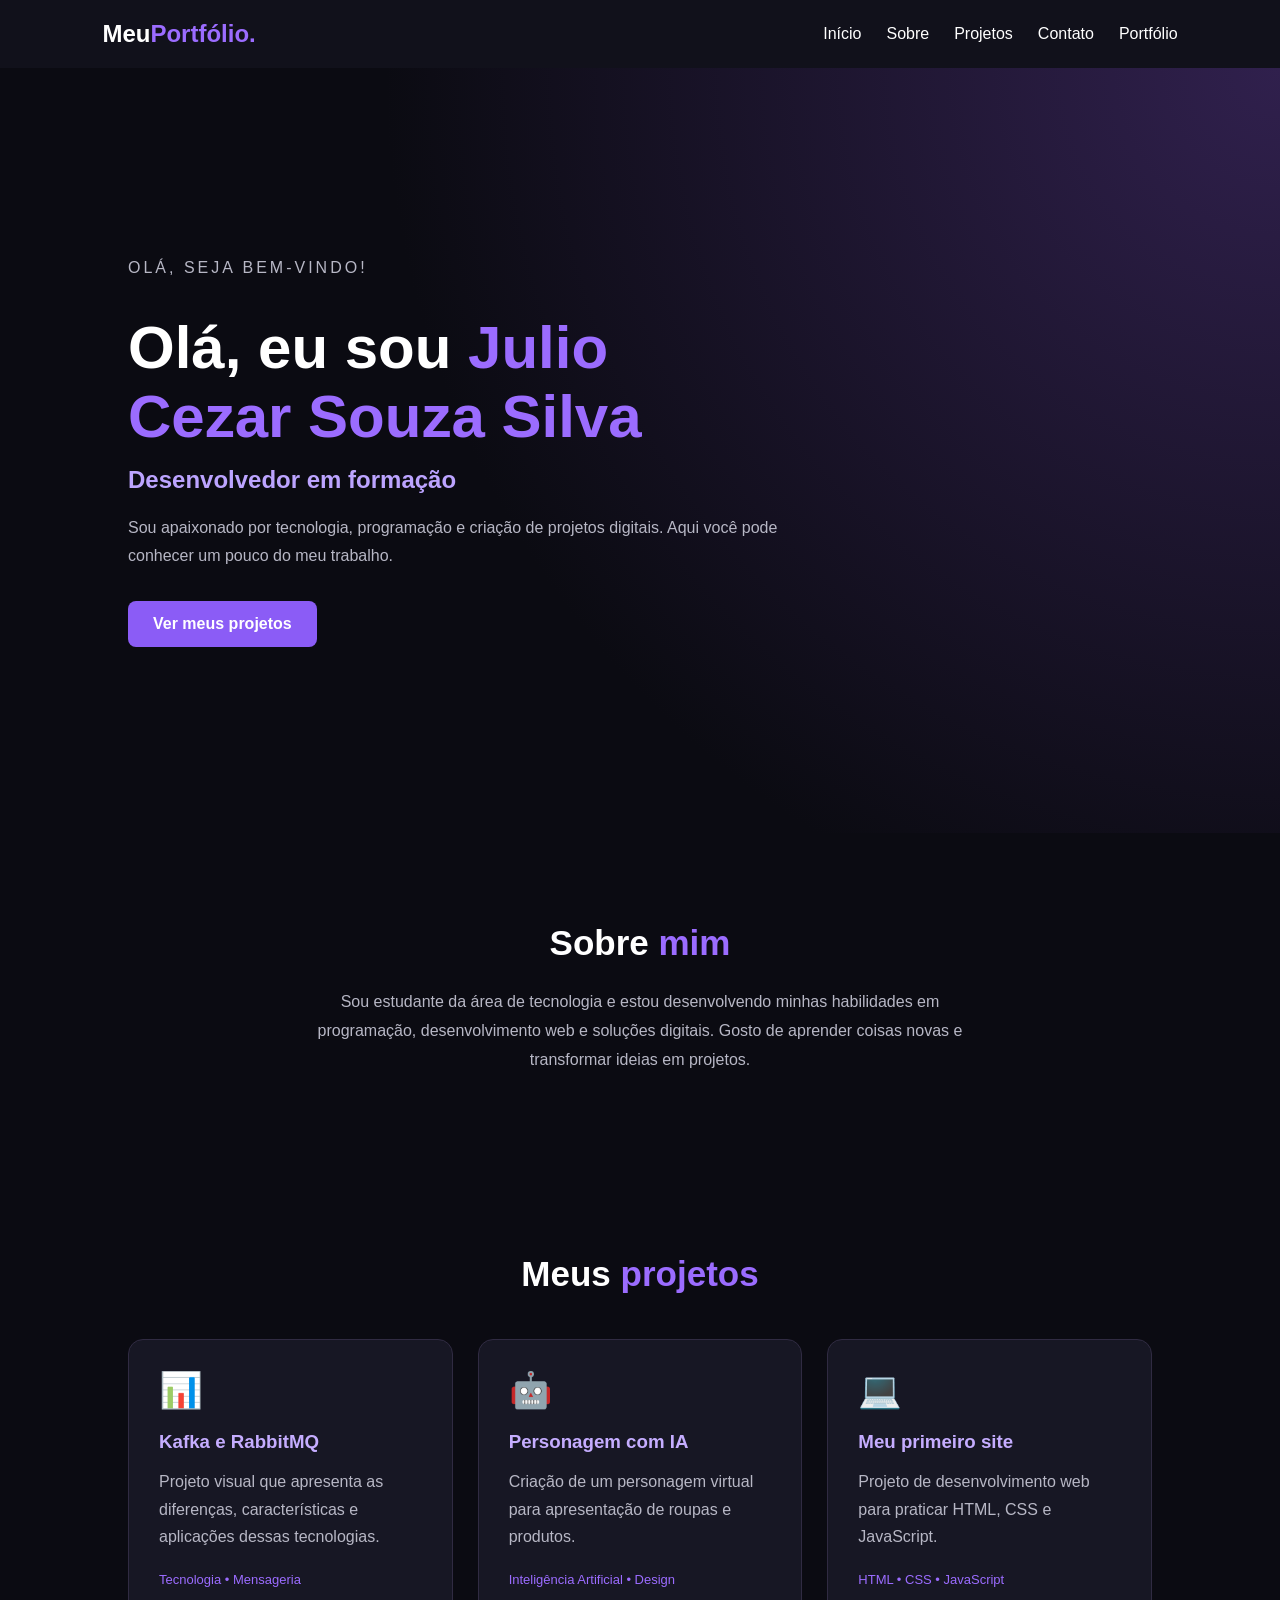
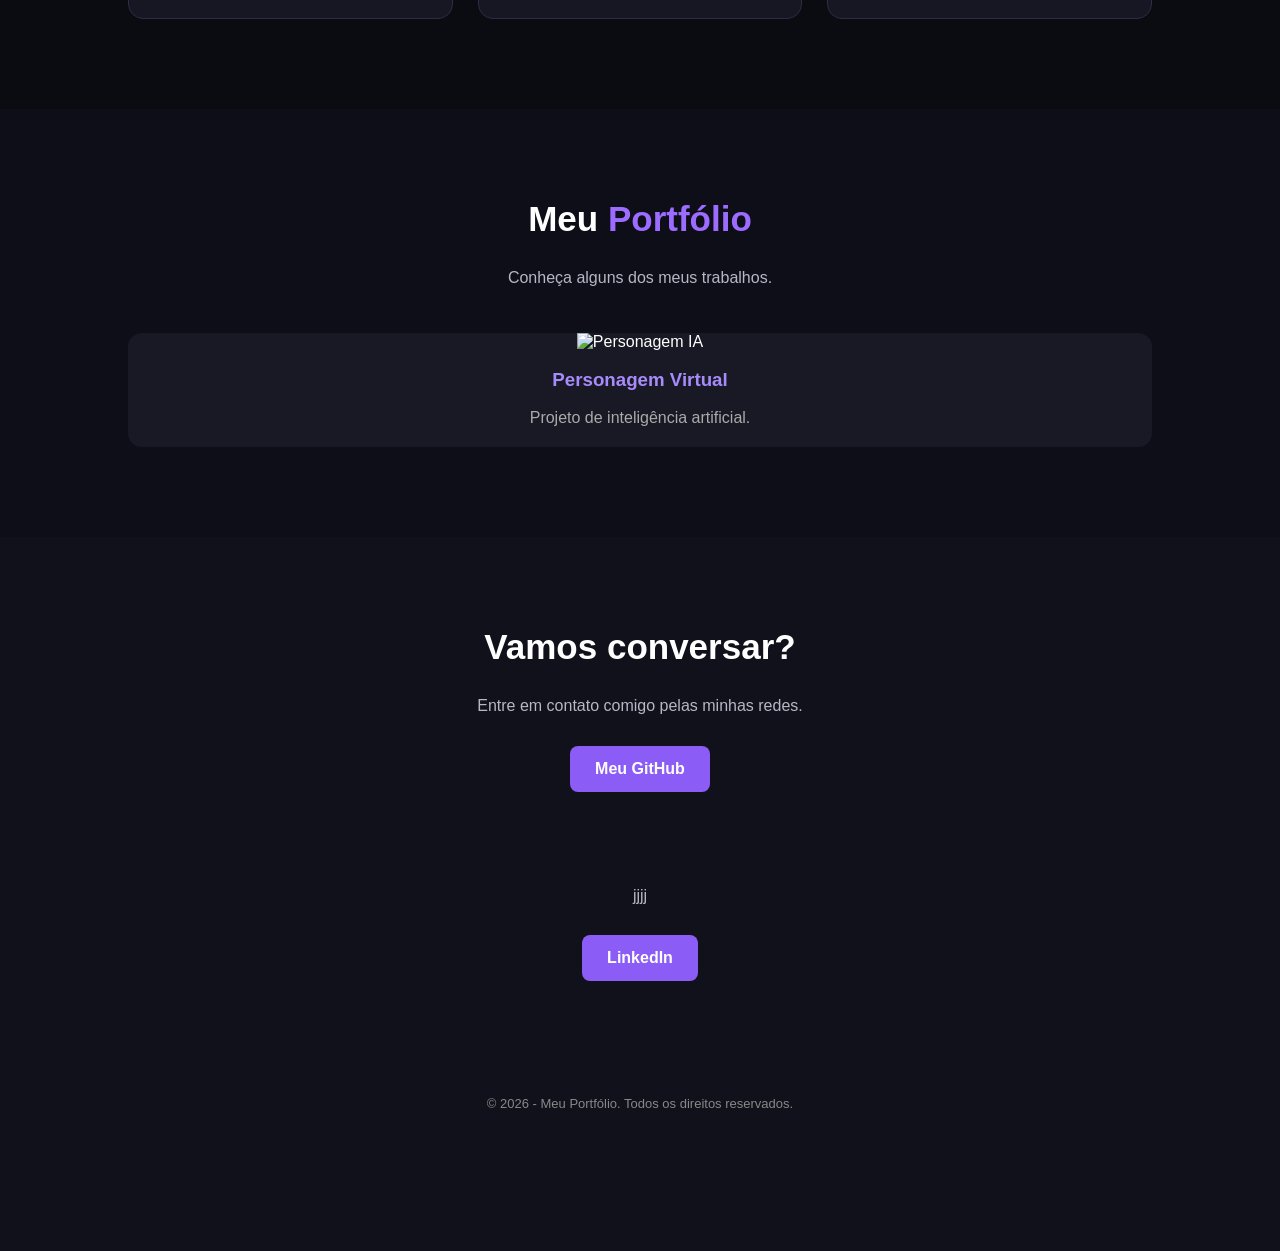
==== index.html @ 2765e17a "potifolio" ====
<!DOCTYPE html>
<html lang="pt-BR">
<head>
  <meta charset="UTF-8">
  <meta name="viewport" content="width=device-width, initial-scale=1.0">
  <title>Meu Portfólio | Desenvolvedor</title>
  <link rel="stylesheet" href="style.css">
</head>
<body>

  <header>
    <nav class="navbar">
      <h2 class="logo">Meu<span>Portfólio.</span></h2>
      <ul>
        <li><a href="#inicio">Início</a></li>
        <li><a href="#sobre">Sobre</a></li>
        <li><a href="#projetos">Projetos</a></li>
        <li><a href="#contato">Contato</a></li>
        <li><a href="#portfolio">Portfólio</a></li>
      </ul>
    </nav>
  </header>

  <section id="inicio" class="hero">
    <div class="hero-content">
      <p class="tag">OLÁ, SEJA BEM-VINDO!</p>
      <h1>Olá, eu sou <span>Julio Cezar Souza Silva</span></h1>
      <h2>Desenvolvedor em formação</h2>
      <p>
        Sou apaixonado por tecnologia, programação
        e criação de projetos digitais.
        Aqui você pode conhecer um pouco do meu trabalho.
      </p>
      <a href="#projetos" class="btn">Ver meus projetos</a>
    </div>
  </section>

  <section id="sobre" class="section">
    <h2>Sobre <span>mim</span></h2>
    <p>
      Sou estudante da área de tecnologia e estou
      desenvolvendo minhas habilidades em programação,
      desenvolvimento web e soluções digitais.
      Gosto de aprender coisas novas e transformar
      ideias em projetos.
    </p>
  </section>

  <section id="projetos" class="section">
    <h2>Meus <span>projetos</span></h2>

    <div class="projects">

      <div class="card">
        <div class="project-icon">📊</div>
        <h3>Kafka e RabbitMQ</h3>
        <p>
          Projeto visual que apresenta as diferenças,
          características e aplicações dessas tecnologias.
        </p>
        <span class="tech">Tecnologia • Mensageria</span>
      </div>

      <div class="card">
        <div class="project-icon">🤖</div>
        <h3>Personagem com IA</h3>
        <p>
          Criação de um personagem virtual para
          apresentação de roupas e produtos.
        </p>
        <span class="tech">Inteligência Artificial • Design</span>
      </div>

      <div class="card">
        <div class="project-icon">💻</div>
        <h3>Meu primeiro site</h3>
        <p>
          Projeto de desenvolvimento web para
          praticar HTML, CSS e JavaScript.
        </p>
        <span class="tech">HTML • CSS • JavaScript</span>
      </div>

    </div>
  </section>
  <section id="portfolio" class="section portfolio">
  <h2>Meu <span>Portfólio</span></h2>
  <p>Conheça alguns dos meus trabalhos.</p>

  <div class="portfolio-grid">

    <div class="portfolio-card">
      <img src="imagens/personagem.png" alt="Personagem IA">
      <h3>Personagem Virtual</h3>
      <p>Projeto de inteligência artificial.</p>
    </div>

  </div>
</section>

  <section id="contato" class="section contact">
    <h2>Vamos conversar?</h2>
    <p>Entre em contato comigo pelas minhas redes.</p>
    <a href="https://github.com/Julio-souza2008" target="_blank" class="btn">
      Meu GitHub
    </a>
   <section id="contato" class="section contact">
    <p>jjjj</p>
    <a href="https://github.com/Julio-souza2008" target="_blank" class="btn">
      LinkedIn
    </a>
  </section>

  <footer>
    <p>© 2026 - Meu Portfólio. Todos os direitos reservados.</p>
  </footer>

  <script src="script.js"></script>
</body>
</html>
---- style.css ----
* {
  margin: 0;
  padding: 0;
  box-sizing: border-box;
  font-family: Arial, sans-serif;
  scroll-behavior: smooth;
}

body {
  background: #0b0b12;
  color: #fff;
}

header {
  background: #11111b;
  padding: 20px 8%;
}

.navbar {
  display: flex;
  justify-content: space-between;
  align-items: center;
  flex-wrap: wrap;
  gap: 15px;
}

.logo {
  font-size: 24px;
}

.logo span,
h1 span,
h2 span {
  color: #9b6cff;
}

ul {
  display: flex;
  list-style: none;
  gap: 25px;
}

a {
  color: white;
  text-decoration: none;
}

ul a:hover {
  color: #9b6cff;
}

.hero {
  min-height: 85vh;
  display: flex;
  align-items: center;
  padding: 60px 10%;
  background: radial-gradient(circle at top right,
    #30204d, #0b0b12 60%);
}

.hero-content {
  max-width: 650px;
}

.tag {
  color: #9b6cff;
  letter-spacing: 3px;
  margin-bottom: 20px;
}

.hero h1 {
  font-size: clamp(36px, 6vw, 60px);
  margin-bottom: 15px;
}

.hero h2 {
  color: #bca4ff;
  margin-bottom: 20px;
}

.hero p {
  color: #b7b7c5;
  line-height: 1.8;
  margin-bottom: 30px;
}

.btn {
  display: inline-block;
  background: #8b5cf6;
  padding: 14px 25px;
  border-radius: 8px;
  font-weight: bold;
  transition: .3s;
}

.btn:hover {
  background: #a78bfa;
  transform: translateY(-3px);
}

.section {
  padding: 90px 10%;
  text-align: center;
}

.section h2 {
  font-size: 35px;
  margin-bottom: 25px;
}

.section > p {
  color: #b7b7c5;
  line-height: 1.8;
  max-width: 700px;
  margin: auto;
}

.projects {
  display: grid;
  grid-template-columns: repeat(
    auto-fit, minmax(230px, 1fr)
  );
  gap: 25px;
  margin-top: 45px;
}

.card {
  background: #171724;
  padding: 30px;
  border: 1px solid #302b42;
  border-radius: 15px;
  text-align: left;
  transition: .3s;
}

.card:hover {
  transform: translateY(-8px);
  border-color: #9b6cff;
}

.project-icon {
  font-size: 35px;
  margin-bottom: 20px;
}

.card h3 {
  margin-bottom: 15px;
  color: #c5adff;
}

.card p {
  color: #b7b7c5;
  line-height: 1.7;
  margin-bottom: 20px;
}

.tech {
  color: #9b6cff;
  font-size: 13px;
}

.contact {
  background: #11111b;
}

.contact p {
  margin-bottom: 25px;
}

footer {
  text-align: center;
  padding: 25px;
  color: #888;
  font-size: 13px;
}

@media (max-width: 600px) {
  .navbar {
    justify-content: center;
  }

  ul {
    gap: 13px;
    flex-wrap: wrap;
    justify-content: center;
  }

  ul a {
    font-size: 13px;
  }

  .hero {
    min-height: 75vh;
  }

  .section {
    padding: 65px 7%;
  }
}
.portfolio {
  background: #0e0e18;
}

.portfolio-grid {
  display: grid;
  grid-template-columns: repeat(
    auto-fit, minmax(250px, 1fr)
  );
  gap: 25px;
  margin-top: 40px;
}

.portfolio-card {
  background: #191925;
  border-radius: 14px;
  overflow: hidden;
  padding-bottom: 20px;
  transition: .3s;
}

.portfolio-card:hover {
  transform: translateY(-6px);
}

.portfolio-card img {
  width: 100%;
  height: 200px;
  object-fit: cover;
}

.portfolio-card h3 {
  margin: 18px;
  color: #a78bfa;
}

.portfolio-card p {
  margin: 0 18px;
  color: #aaa;
}
.contact-cards {
  display: grid;
  grid-template-columns: repeat(
    auto-fit, minmax(220px, 1fr)
  );
  gap: 20px;
  max-width: 650px;
  margin: 35px auto 0;
}

.contact-card {
  background: #191925;
  border: 1px solid #302b42;
  border-radius: 14px;
  padding: 30px 20px;
  text-align: left;
  transition: .3s;
}

.contact-card:hover {
  transform: translateY(-6px);
  border-color: #9b6cff;
}

.contact-card h3 {
  color: #a78bfa;
  margin-bottom: 15px;
}

.contact-card p {
  color: #aaa;
  margin-bottom: 20px;
}

.contact-card span {
  color: white;
  font-weight: bold;
}
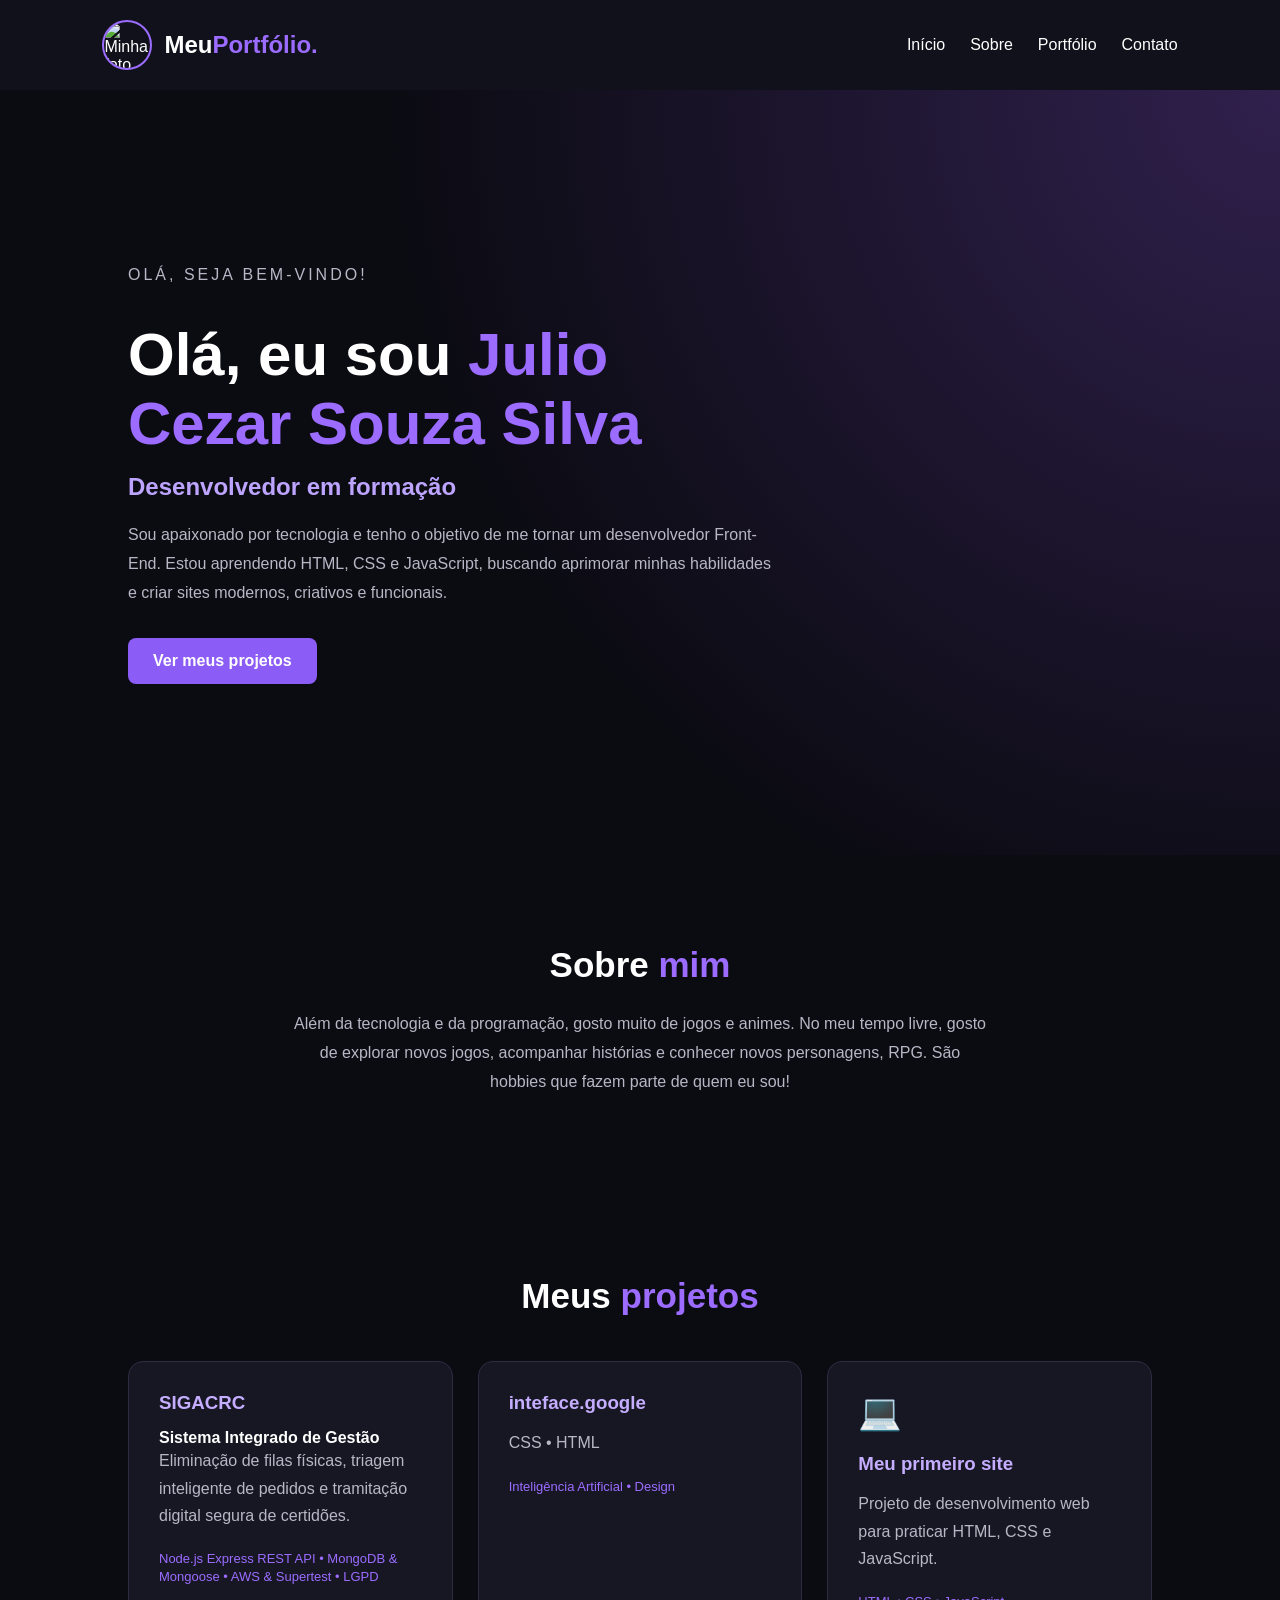
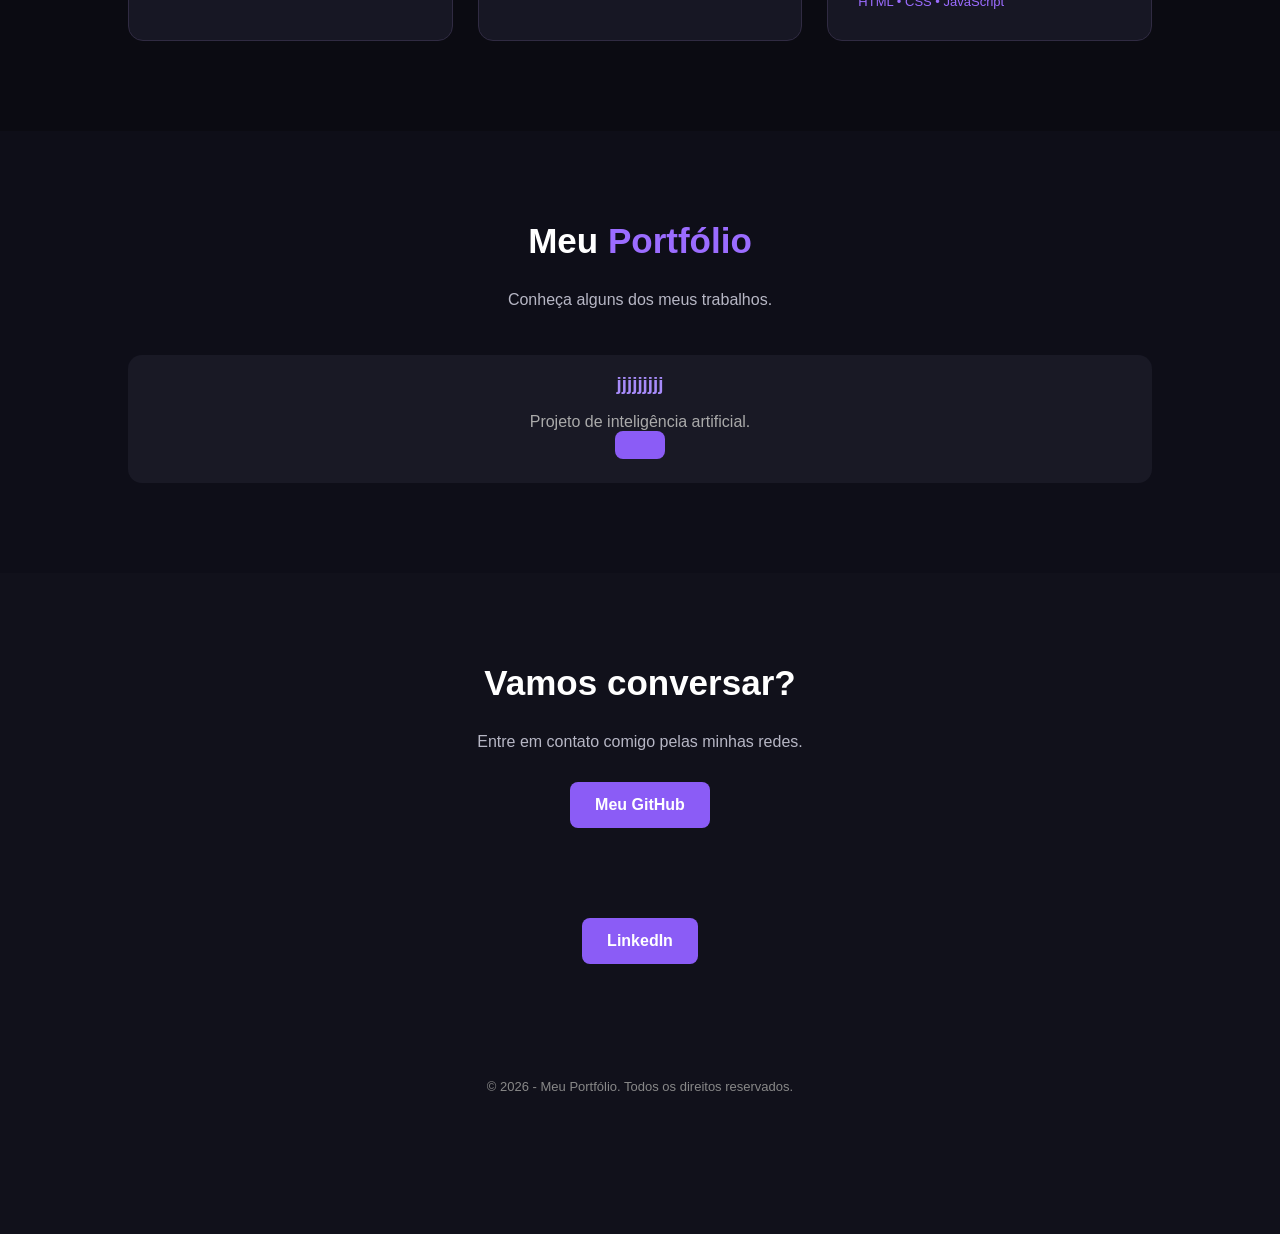
==== commit 9a6bb60b: "potifolio" ====
--- a/index.html
+++ b/index.html
@@ -8,18 +8,23 @@
 </head>
 <body>
 
-  <header>
-    <nav class="navbar">
+ <header>
+  <nav class="navbar">
+
+    <div class="brand">
+      <img src="imagens/minha-foto.jpg" class="foto-perfil" alt="Minha foto">
       <h2 class="logo">Meu<span>Portfólio.</span></h2>
-      <ul>
-        <li><a href="#inicio">Início</a></li>
-        <li><a href="#sobre">Sobre</a></li>
-        <li><a href="#projetos">Projetos</a></li>
-        <li><a href="#contato">Contato</a></li>
-        <li><a href="#portfolio">Portfólio</a></li>
-      </ul>
-    </nav>
-  </header>
+    </div>
+
+    <ul>
+      <li><a href="#inicio">Início</a></li>
+      <li><a href="#sobre">Sobre</a></li>
+      <li><a href="#portfolio">Portfólio</a></li>
+      <li><a href="#contato">Contato</a></li>
+    </ul>
+
+  </nav>
+</header>
 
   <section id="inicio" class="hero">
     <div class="hero-content">
@@ -27,9 +32,7 @@
       <h1>Olá, eu sou <span>Julio Cezar Souza Silva</span></h1>
       <h2>Desenvolvedor em formação</h2>
       <p>
-        Sou apaixonado por tecnologia, programação
-        e criação de projetos digitais.
-        Aqui você pode conhecer um pouco do meu trabalho.
+Sou apaixonado por tecnologia e tenho o objetivo de me tornar um desenvolvedor Front-End. Estou aprendendo HTML, CSS e JavaScript, buscando aprimorar minhas habilidades e criar sites modernos, criativos e funcionais.
       </p>
       <a href="#projetos" class="btn">Ver meus projetos</a>
     </div>
@@ -38,11 +41,7 @@
   <section id="sobre" class="section">
     <h2>Sobre <span>mim</span></h2>
     <p>
-      Sou estudante da área de tecnologia e estou
-      desenvolvendo minhas habilidades em programação,
-      desenvolvimento web e soluções digitais.
-      Gosto de aprender coisas novas e transformar
-      ideias em projetos.
+Além da tecnologia e da programação, gosto muito de jogos e animes. No meu tempo livre, gosto de explorar novos jogos, acompanhar histórias e conhecer novos personagens, RPG. São hobbies que fazem parte de quem eu sou!
     </p>
   </section>
 
@@ -52,21 +51,19 @@
     <div class="projects">
 
       <div class="card">
-        <div class="project-icon">📊</div>
-        <h3>Kafka e RabbitMQ</h3>
+        <h3>SIGACRC</h3>
+        <h4>Sistema Integrado de Gestão</h4>
         <p>
-          Projeto visual que apresenta as diferenças,
-          características e aplicações dessas tecnologias.
+          Eliminação de filas físicas, triagem inteligente de pedidos e tramitação digital segura de certidões.
         </p>
-        <span class="tech">Tecnologia • Mensageria</span>
+        <span class="tech">Node.js
+Express REST API • MongoDB & Mongoose • AWS & Supertest • LGPD</span>
       </div>
 
       <div class="card">
-        <div class="project-icon">🤖</div>
-        <h3>Personagem com IA</h3>
+        <h3>inteface.google</h3>
         <p>
-          Criação de um personagem virtual para
-          apresentação de roupas e produtos.
+CSS • HTML
         </p>
         <span class="tech">Inteligência Artificial • Design</span>
       </div>
@@ -90,9 +87,9 @@
   <div class="portfolio-grid">
 
     <div class="portfolio-card">
-      <img src="imagens/personagem.png" alt="Personagem IA">
-      <h3>Personagem Virtual</h3>
+      <h3>jjjjjjjjj</h3>
       <p>Projeto de inteligência artificial.</p>
+      <a href="https://github.com/Julio-souza2008" target="_blank" class="btn"></a>
     </div>
 
   </div>
@@ -105,8 +102,7 @@
       Meu GitHub
     </a>
    <section id="contato" class="section contact">
-    <p>jjjj</p>
-    <a href="https://github.com/Julio-souza2008" target="_blank" class="btn">
+    <a href="https://www.linkedin.com/in/julio-cezar-b594a0383?utm_source=share_via&utm_content=profile&utm_medium=member_android" target="_blank" class="btn">
       LinkedIn
     </a>
   </section>
--- a/style.css
+++ b/style.css
@@ -274,4 +274,17 @@
 .contact-card span {
   color: white;
   font-weight: bold;
+}
+.brand {
+  display: flex;
+  align-items: center;
+  gap: 12px;
+}
+
+.foto-perfil {
+  width: 50px;
+  height: 50px;
+  border-radius: 50%;
+  object-fit: cover;
+  border: 2px solid #9b6cff;
 }
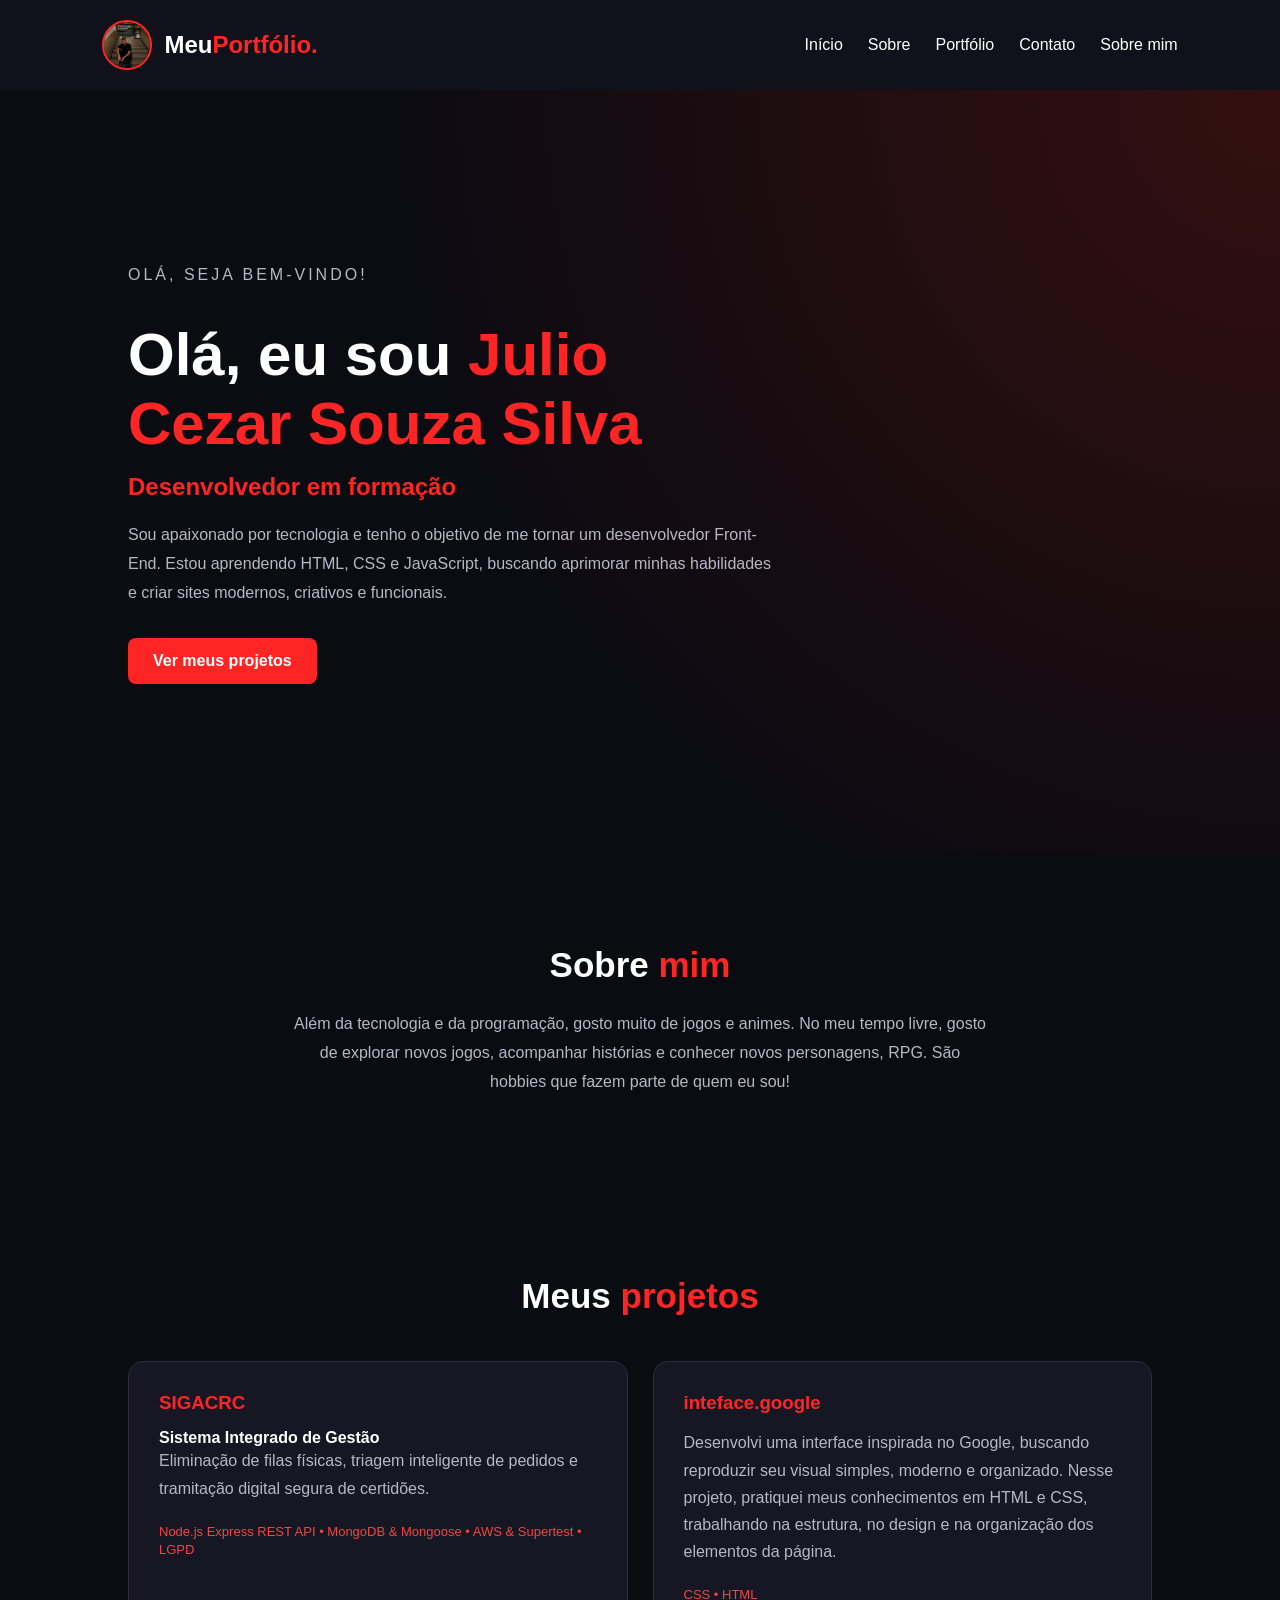
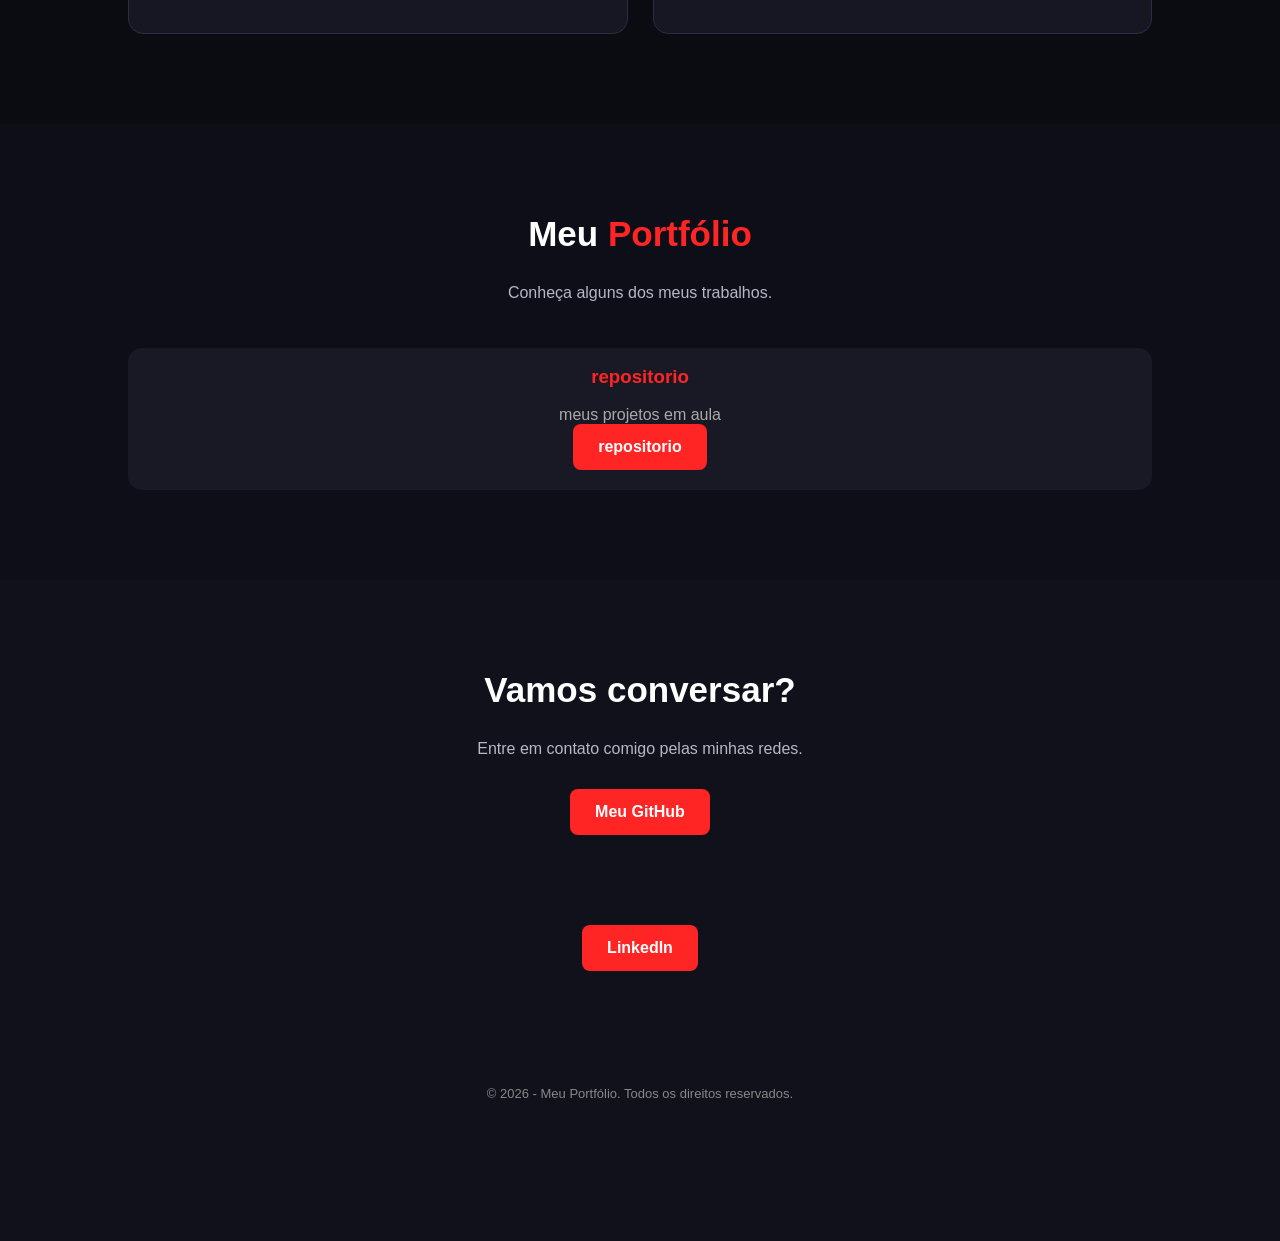
==== commit 271c05c8: "potifolio" ====
--- a/index.html
+++ b/index.html
@@ -12,7 +12,7 @@
   <nav class="navbar">
 
     <div class="brand">
-      <img src="imagens/minha-foto.jpg" class="foto-perfil" alt="Minha foto">
+      <img src="image1.jpg" class="foto-perfil" alt="Minha foto">
       <h2 class="logo">Meu<span>Portfólio.</span></h2>
     </div>
 
@@ -21,6 +21,7 @@
       <li><a href="#sobre">Sobre</a></li>
       <li><a href="#portfolio">Portfólio</a></li>
       <li><a href="#contato">Contato</a></li>
+      <a href="index2.html">Sobre mim</a>
     </ul>
 
   </nav>
@@ -62,23 +63,10 @@
 
       <div class="card">
         <h3>inteface.google</h3>
-        <p>
-CSS • HTML
-        </p>
-        <span class="tech">Inteligência Artificial • Design</span>
+        <p>Desenvolvi uma interface inspirada no Google, buscando reproduzir seu visual simples, moderno e organizado. Nesse projeto, pratiquei meus conhecimentos em HTML e CSS, trabalhando na estrutura, no design e na organização dos elementos da página.</p>
+        <span class="tech">CSS • HTML
+</span>
       </div>
-
-      <div class="card">
-        <div class="project-icon">💻</div>
-        <h3>Meu primeiro site</h3>
-        <p>
-          Projeto de desenvolvimento web para
-          praticar HTML, CSS e JavaScript.
-        </p>
-        <span class="tech">HTML • CSS • JavaScript</span>
-      </div>
-
-    </div>
   </section>
   <section id="portfolio" class="section portfolio">
   <h2>Meu <span>Portfólio</span></h2>
@@ -87,9 +75,9 @@
   <div class="portfolio-grid">
 
     <div class="portfolio-card">
-      <h3>jjjjjjjjj</h3>
-      <p>Projeto de inteligência artificial.</p>
-      <a href="https://github.com/Julio-souza2008" target="_blank" class="btn"></a>
+      <h3>repositorio</h3>
+      <p>meus projetos em aula</p>
+      <a href="https://github.com/Julio-souza2008/Reposit-rio" target="_blank" class="btn">repositorio</a>
     </div>
 
   </div>
--- a/style.css
+++ b/style.css
@@ -31,7 +31,7 @@
 .logo span,
 h1 span,
 h2 span {
-  color: #9b6cff;
+  color: #ff2525;
 }
 
 ul {
@@ -46,7 +46,7 @@
 }
 
 ul a:hover {
-  color: #9b6cff;
+  color: #ff2525;
 }
 
 .hero {
@@ -55,7 +55,7 @@
   align-items: center;
   padding: 60px 10%;
   background: radial-gradient(circle at top right,
-    #30204d, #0b0b12 60%);
+    #350f0f, #0b0b12 60%);
 }
 
 .hero-content {
@@ -63,7 +63,7 @@
 }
 
 .tag {
-  color: #9b6cff;
+  color: #ff2525;
   letter-spacing: 3px;
   margin-bottom: 20px;
 }
@@ -74,7 +74,7 @@
 }
 
 .hero h2 {
-  color: #bca4ff;
+  color: #ff2525;
   margin-bottom: 20px;
 }
 
@@ -86,7 +86,7 @@
 
 .btn {
   display: inline-block;
-  background: #8b5cf6;
+  background: #ff2525;
   padding: 14px 25px;
   border-radius: 8px;
   font-weight: bold;
@@ -94,7 +94,7 @@
 }
 
 .btn:hover {
-  background: #a78bfa;
+  background: #ff2525;
   transform: translateY(-3px);
 }
 
@@ -135,7 +135,7 @@
 
 .card:hover {
   transform: translateY(-8px);
-  border-color: #9b6cff;
+  border-color: #ff2525;
 }
 
 .project-icon {
@@ -145,7 +145,7 @@
 
 .card h3 {
   margin-bottom: 15px;
-  color: #c5adff;
+  color: #ff2525;
 }
 
 .card p {
@@ -155,7 +155,7 @@
 }
 
 .tech {
-  color: #9b6cff;
+  color: #f14545;
   font-size: 13px;
 }
 
@@ -230,7 +230,7 @@
 
 .portfolio-card h3 {
   margin: 18px;
-  color: #a78bfa;
+  color: #ff2525;
 }
 
 .portfolio-card p {
@@ -248,8 +248,8 @@
 }
 
 .contact-card {
-  background: #191925;
-  border: 1px solid #302b42;
+  background: #860606;
+  border: 1px solid #ff2525;
   border-radius: 14px;
   padding: 30px 20px;
   text-align: left;
@@ -258,11 +258,11 @@
 
 .contact-card:hover {
   transform: translateY(-6px);
-  border-color: #9b6cff;
+  border-color: #ff2525;
 }
 
 .contact-card h3 {
-  color: #a78bfa;
+  color: #ff2525;
   margin-bottom: 15px;
 }
 
@@ -286,5 +286,5 @@
   height: 50px;
   border-radius: 50%;
   object-fit: cover;
-  border: 2px solid #9b6cff;
+  border: 2px solid #ff2525;
 }
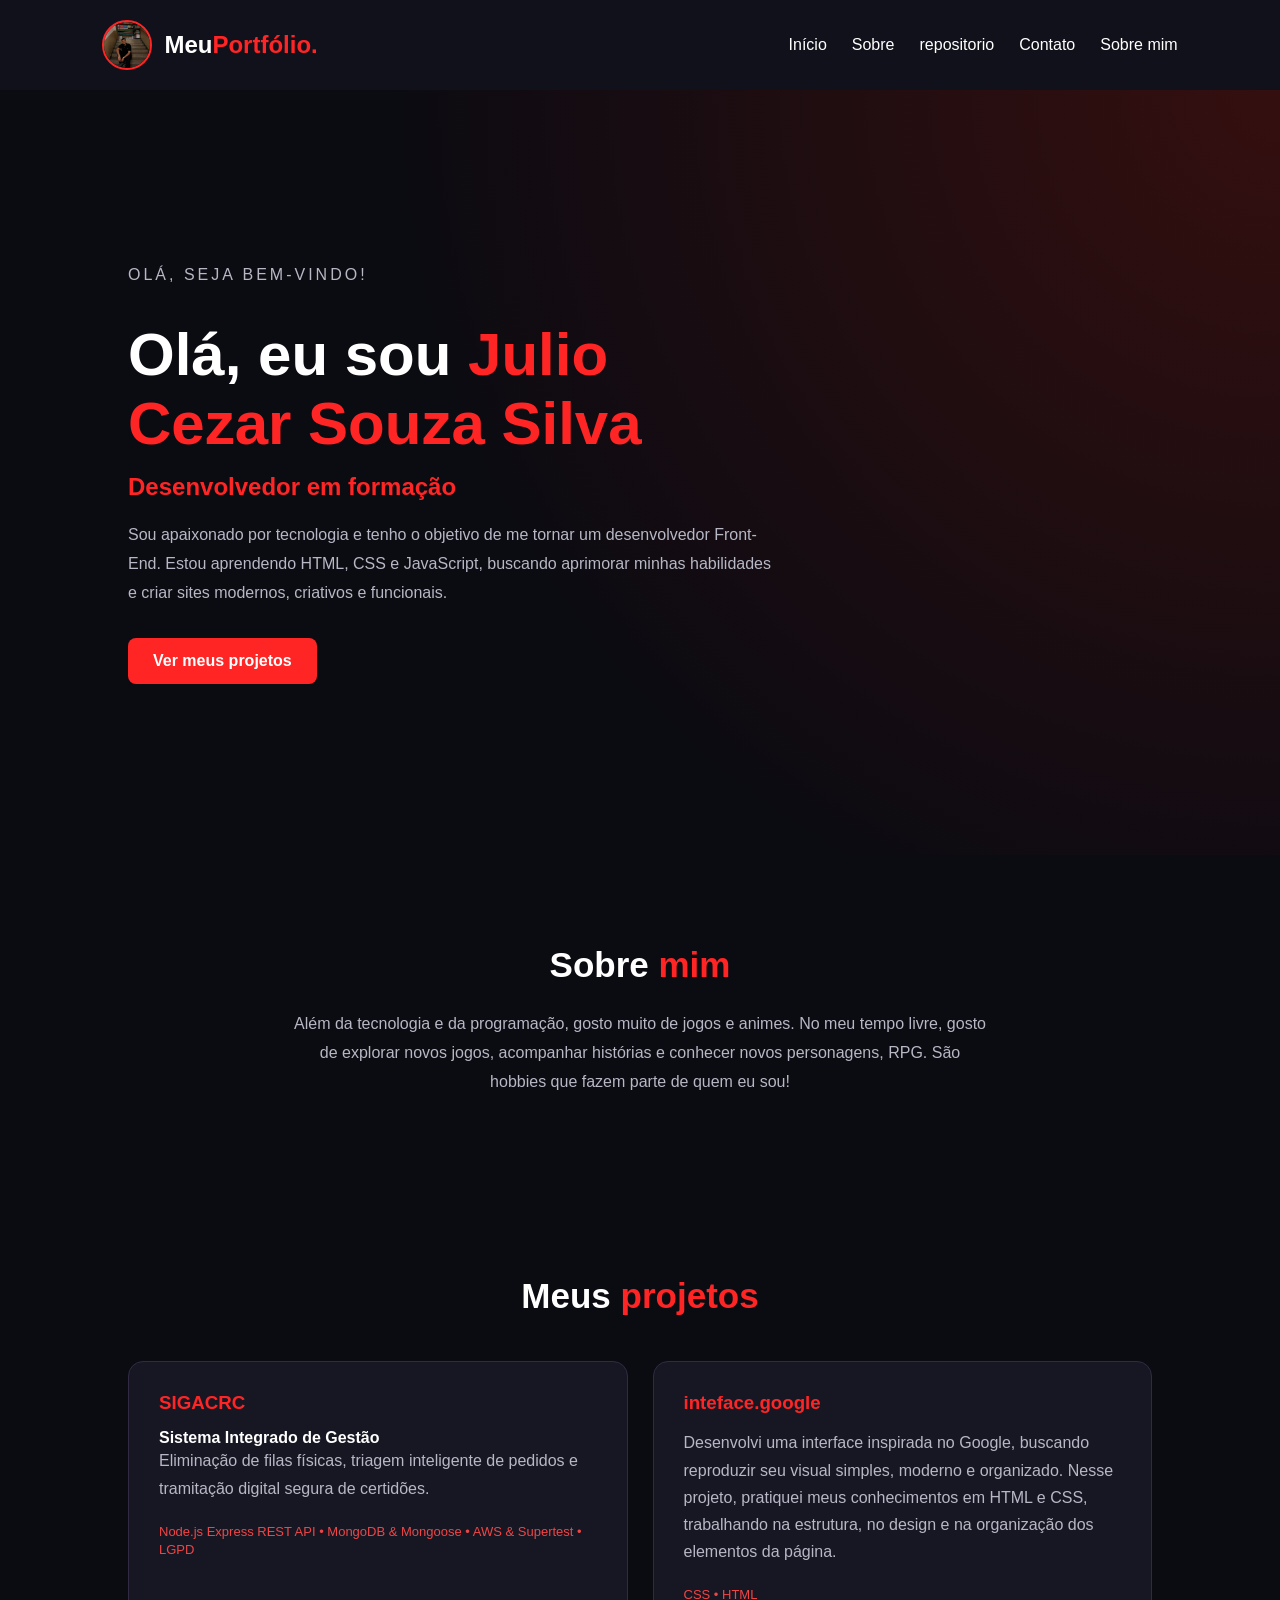
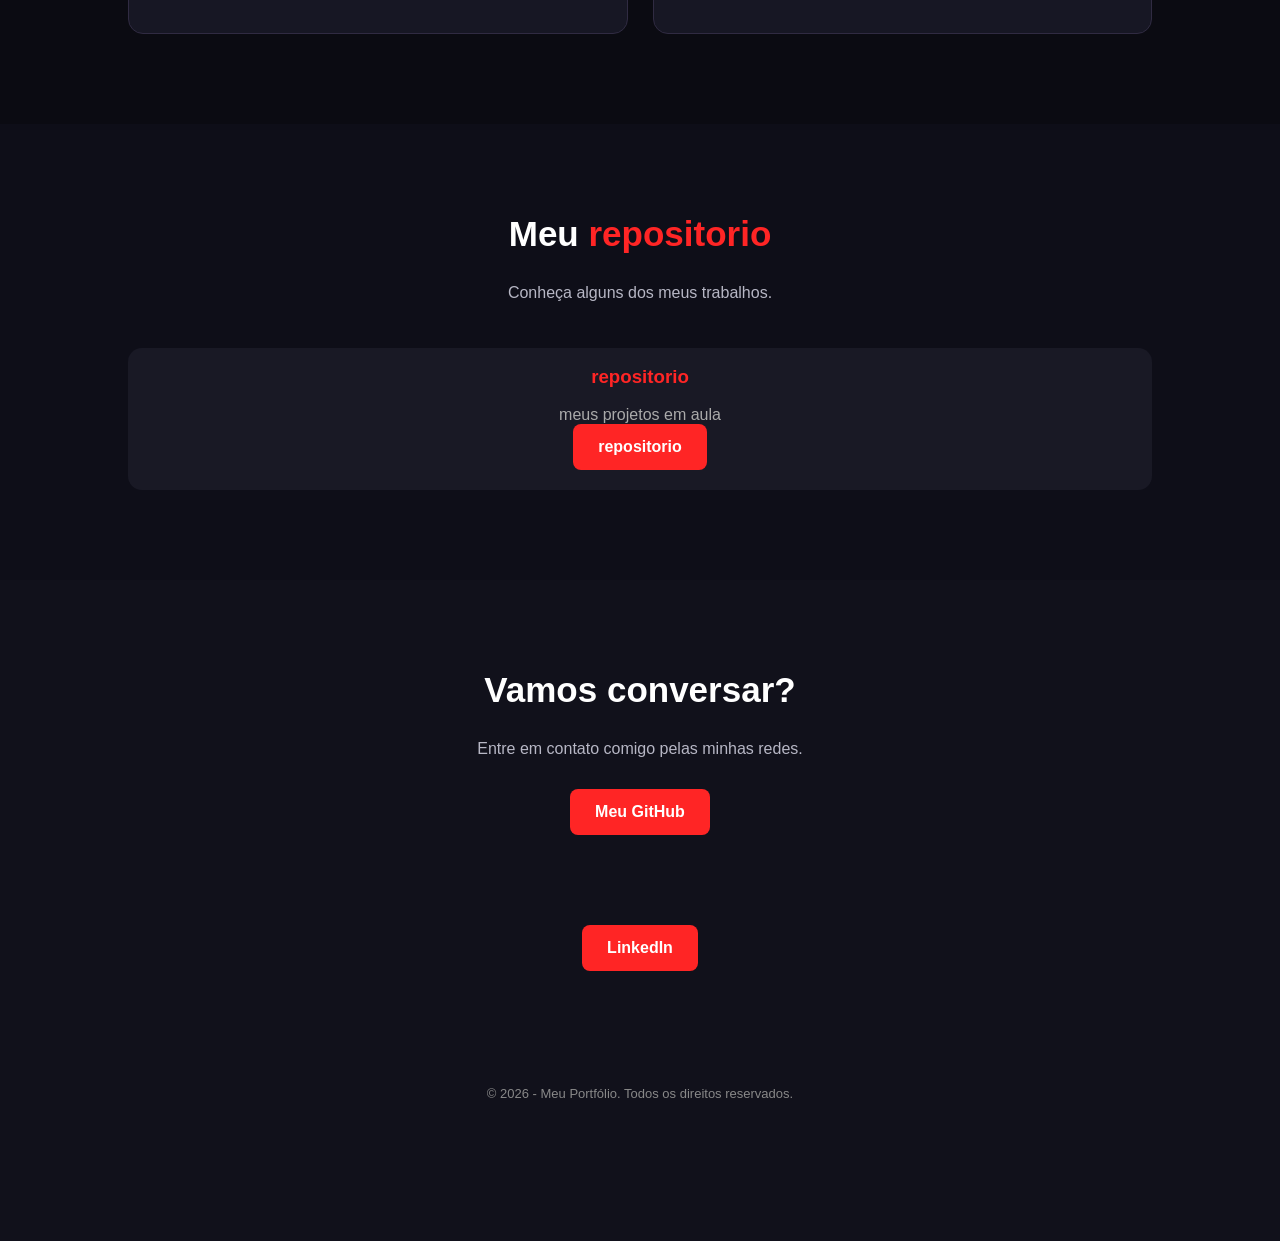
==== commit 0fa36ab1: "atualizacao" ====
--- a/index.html
+++ b/index.html
@@ -19,7 +19,7 @@
     <ul>
       <li><a href="#inicio">Início</a></li>
       <li><a href="#sobre">Sobre</a></li>
-      <li><a href="#portfolio">Portfólio</a></li>
+      <li><a href="#repositorio">repositorio</a></li>
       <li><a href="#contato">Contato</a></li>
       <a href="index2.html">Sobre mim</a>
     </ul>
@@ -68,8 +68,8 @@
 </span>
       </div>
   </section>
-  <section id="portfolio" class="section portfolio">
-  <h2>Meu <span>Portfólio</span></h2>
+  <section id="repositorio" class="section portfolio">
+  <h2>Meu <span>repositorio </span></h2>
   <p>Conheça alguns dos meus trabalhos.</p>
 
   <div class="portfolio-grid">
